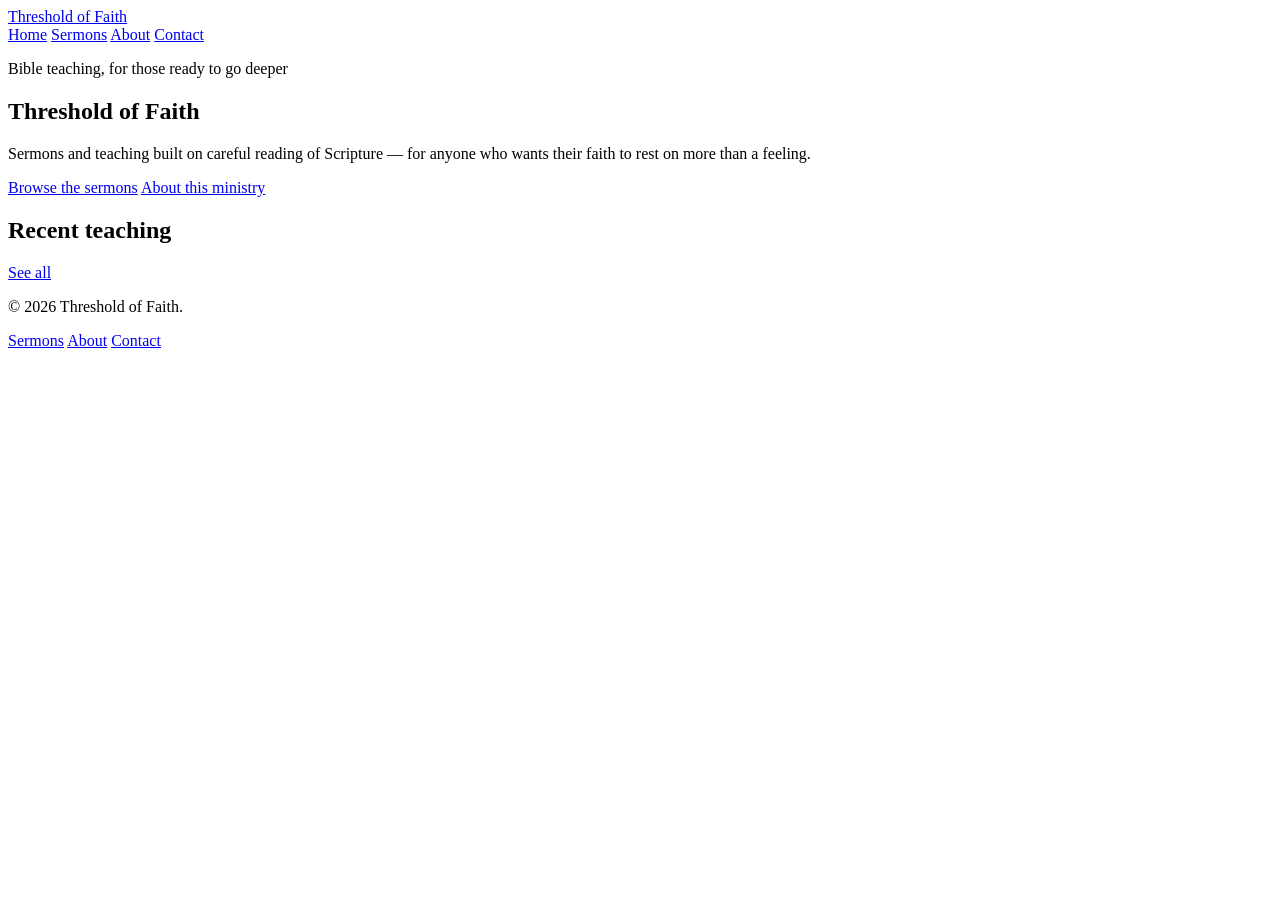
==== index.html @ 7701550c "Add files via upload" ====
<!DOCTYPE html>
<html lang="en">
<head>
<meta charset="UTF-8">
<meta name="viewport" content="width=device-width, initial-scale=1.0">
<title>Threshold of Faith — Bible teaching for going deeper</title>
<meta name="description" content="Threshold of Faith is a home for Bible teaching and doctrine, in text and video, for those who want to go deeper than the surface.">
<link rel="stylesheet" href="css/style.css">
</head>
<body>

<header class="site-header">
  <div class="wrap">
    <a class="wordmark" href="index.html">Threshold of Faith</a>
    <nav class="main-nav">
      <a href="index.html" class="active">Home</a>
      <a href="sermons.html">Sermons</a>
      <a href="about.html">About</a>
      <a href="contact.html">Contact</a>
    </nav>
  </div>
</header>

<section class="hero">
  <p class="kicker">Bible teaching, for those ready to go deeper</p>
  <h1>Threshold of Faith</h1>
  <div class="hero-divider"></div>
  <p class="lede">Sermons and teaching built on careful reading of Scripture — for anyone who wants their faith to rest on more than a feeling.</p>
  <a class="btn btn-primary" href="sermons.html">Browse the sermons</a>
  <a class="btn btn-outline" href="about.html">About this ministry</a>
</section>

<div class="section-heading">
  <h2>Recent teaching</h2>
  <a href="sermons.html">See all</a>
</div>
<div class="sermon-index" id="recent-sermons"></div>

<footer class="site-footer">
  <div class="wrap">
    <p>&copy; 2026 Threshold of Faith.</p>
    <nav>
      <a href="sermons.html">Sermons</a>
      <a href="about.html">About</a>
      <a href="contact.html">Contact</a>
    </nav>
  </div>
</footer>

<script src="js/sermons-data.js"></script>
<script src="js/main.js"></script>
<script>renderRecent("recent-sermons", 3);</script>
</body>
</html>
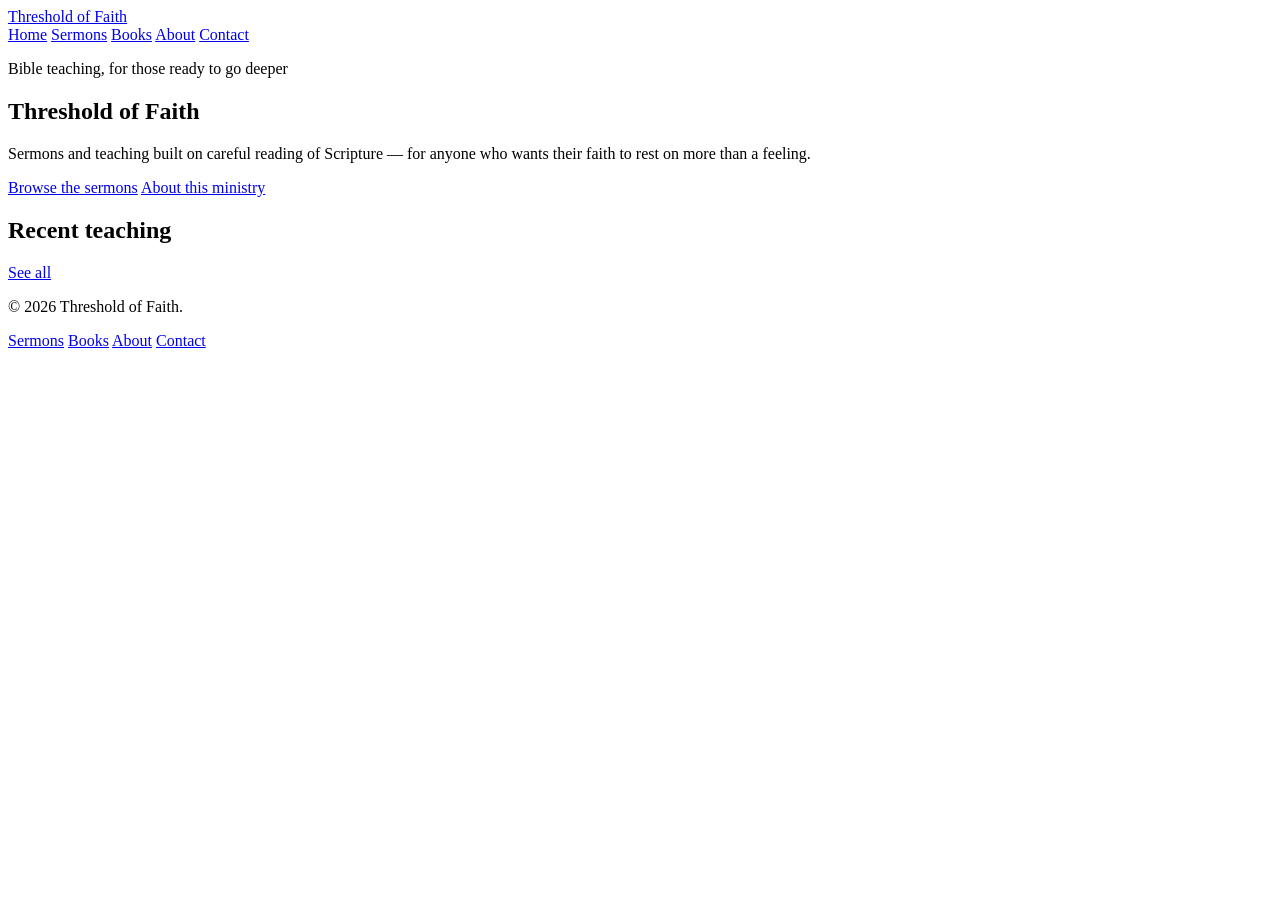
==== commit 31f10d31: "Add files via upload" ====
--- a/index.html
+++ b/index.html
@@ -15,6 +15,7 @@
     <nav class="main-nav">
       <a href="index.html" class="active">Home</a>
       <a href="sermons.html">Sermons</a>
+      <a href="books.html">Books</a>
       <a href="about.html">About</a>
       <a href="contact.html">Contact</a>
     </nav>
@@ -41,6 +42,7 @@
     <p>&copy; 2026 Threshold of Faith.</p>
     <nav>
       <a href="sermons.html">Sermons</a>
+      <a href="books.html">Books</a>
       <a href="about.html">About</a>
       <a href="contact.html">Contact</a>
     </nav>
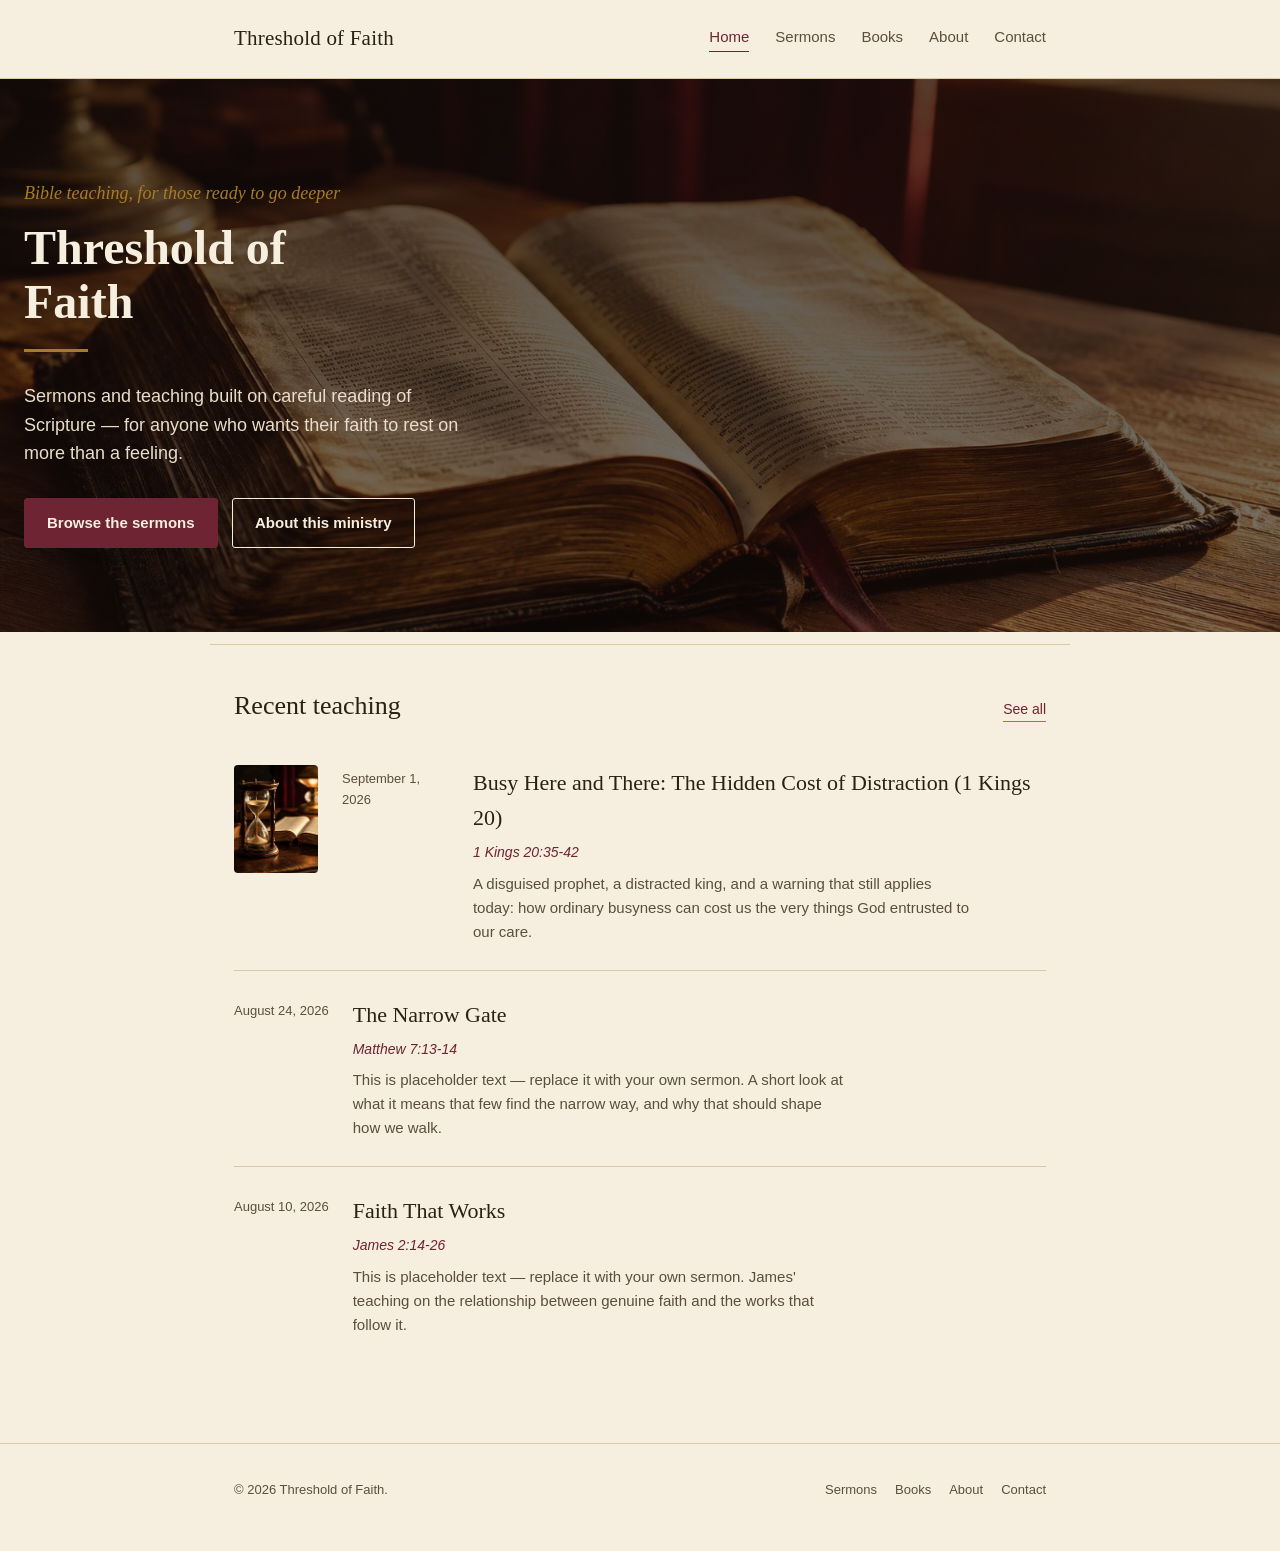
==== commit de5aa805: "Add files via upload" ====
--- a/index.html
+++ b/index.html
@@ -5,7 +5,7 @@
 <meta name="viewport" content="width=device-width, initial-scale=1.0">
 <title>Threshold of Faith — Bible teaching for going deeper</title>
 <meta name="description" content="Threshold of Faith is a home for Bible teaching and doctrine, in text and video, for those who want to go deeper than the surface.">
-<link rel="stylesheet" href="css/style.css">
+<link rel="stylesheet" href="style.css">
 </head>
 <body>
 
@@ -49,8 +49,8 @@
   </div>
 </footer>
 
-<script src="js/sermons-data.js"></script>
-<script src="js/main.js"></script>
+<script src="sermons-data.js"></script>
+<script src="main.js"></script>
 <script>renderRecent("recent-sermons", 3);</script>
 </body>
 </html>
--- a/style.css
+++ b/style.css
@@ -0,0 +1,410 @@
+@import url('https://fonts.googleapis.com/css2?family=Fraunces:opsz,wght@9..144,400;9..144,500;9..144,600&family=Public+Sans:wght@400;500;600&display=swap');
+
+:root {
+  --paper: #f6efdf;
+  --paper-deep: #ece0c4;
+  --card: #fbf7ec;
+  --ink: #2a2116;
+  --ink-soft: #5b4e3d;
+  --burgundy: #6e2432;
+  --burgundy-deep: #4e1a24;
+  --gold: #a67c27;
+  --rule: #d8c9a3;
+
+  --font-display: 'Fraunces', Georgia, serif;
+  --font-body: 'Public Sans', -apple-system, sans-serif;
+}
+
+* { box-sizing: border-box; }
+
+html { scroll-behavior: smooth; }
+
+body {
+  margin: 0;
+  background: var(--paper);
+  color: var(--ink);
+  font-family: var(--font-body);
+  font-size: 16px;
+  line-height: 1.6;
+}
+
+a { color: inherit; }
+
+.wrap {
+  max-width: 760px;
+  margin: 0 auto;
+  padding: 0 24px;
+}
+
+/* Header */
+.site-header {
+  border-bottom: 1px solid var(--rule);
+  padding: 22px 0;
+}
+.site-header .wrap {
+  display: flex;
+  align-items: center;
+  justify-content: space-between;
+  max-width: 860px;
+}
+.wordmark {
+  font-family: var(--font-display);
+  font-size: 21px;
+  font-weight: 500;
+  text-decoration: none;
+  color: var(--ink);
+  letter-spacing: 0.2px;
+}
+nav.main-nav { display: flex; gap: 26px; }
+nav.main-nav a {
+  text-decoration: none;
+  color: var(--ink-soft);
+  font-size: 15px;
+  border-bottom: 1px solid transparent;
+  padding-bottom: 2px;
+  transition: border-color 0.15s ease, color 0.15s ease;
+}
+nav.main-nav a:hover,
+nav.main-nav a.active {
+  color: var(--burgundy);
+  border-color: var(--burgundy);
+}
+.nav-toggle { display: none; }
+
+/* Hero */
+.hero {
+  position: relative;
+  max-width: none;
+  margin: 0;
+  padding: 100px 24px 84px;
+  background: linear-gradient(180deg, rgba(20,12,10,0.72), rgba(20,12,10,0.55)), url('hero-open-bible.jpg');
+  background-size: cover;
+  background-position: center 35%;
+}
+.hero .inner { max-width: 860px; margin: 0 auto; }
+.hero .kicker {
+  font-family: var(--font-display);
+  font-style: italic;
+  color: var(--gold);
+  font-size: 18px;
+  margin: 0 0 14px;
+}
+.hero h1 {
+  font-family: var(--font-display);
+  font-size: 48px;
+  font-weight: 600;
+  line-height: 1.12;
+  margin: 0 0 20px;
+  max-width: 11ch;
+  color: var(--paper);
+}
+.hero p.lede {
+  font-size: 18px;
+  color: #e9decb;
+  max-width: 46ch;
+  margin: 0 0 30px;
+}
+.hero-divider {
+  width: 64px;
+  height: 3px;
+  background: var(--gold);
+  margin: 0 0 30px;
+}
+.btn {
+  display: inline-block;
+  font-family: var(--font-body);
+  font-weight: 600;
+  font-size: 15px;
+  text-decoration: none;
+  padding: 12px 22px;
+  border-radius: 3px;
+  border: 1px solid var(--burgundy);
+}
+.btn-primary {
+  background: var(--burgundy);
+  color: var(--paper);
+}
+.btn-primary:hover { background: var(--burgundy-deep); }
+.btn-outline {
+  background: transparent;
+  color: var(--burgundy);
+  margin-left: 10px;
+}
+.btn-outline:hover { background: var(--paper-deep); }
+.hero .btn-outline {
+  color: var(--paper);
+  border-color: var(--paper);
+}
+.hero .btn-outline:hover { background: rgba(255,255,255,0.12); }
+
+/* Section heading */
+.section-heading {
+  display: flex;
+  align-items: baseline;
+  justify-content: space-between;
+  max-width: 860px;
+  margin: 0 auto;
+  padding: 0 24px;
+  border-top: 1px solid var(--rule);
+  padding-top: 40px;
+  margin-top: 12px;
+}
+.section-heading h2 {
+  font-family: var(--font-display);
+  font-size: 26px;
+  font-weight: 500;
+  margin: 0;
+}
+.section-heading a {
+  font-size: 14px;
+  color: var(--burgundy);
+  text-decoration: none;
+  border-bottom: 1px solid var(--gold);
+}
+
+/* Sermon index list */
+.sermon-index {
+  max-width: 860px;
+  margin: 0 auto;
+  padding: 12px 24px 60px;
+}
+.sermon-row {
+  display: flex;
+  gap: 24px;
+  padding: 26px 0;
+  border-bottom: 1px solid var(--rule);
+  text-decoration: none;
+  color: inherit;
+}
+.sermon-row:last-child { border-bottom: none; }
+.sermon-row .thumb {
+  width: 84px;
+  height: 108px;
+  object-fit: cover;
+  border-radius: 4px;
+  flex-shrink: 0;
+}
+.sermon-row .date {
+  font-family: var(--font-body);
+  font-size: 13px;
+  color: var(--ink-soft);
+  min-width: 92px;
+  padding-top: 4px;
+}
+.sermon-row .details h3 {
+  font-family: var(--font-display);
+  font-size: 22px;
+  font-weight: 500;
+  margin: 0 0 6px;
+  color: var(--ink);
+}
+.sermon-row .details .scripture {
+  font-style: italic;
+  color: var(--burgundy);
+  font-size: 14px;
+  margin: 0 0 8px;
+}
+.sermon-row .details p.summary {
+  margin: 0;
+  color: var(--ink-soft);
+  font-size: 15px;
+  max-width: 60ch;
+}
+.sermon-row:hover .details h3 { color: var(--burgundy); }
+
+/* Filter bar (sermons archive page) */
+.filter-bar {
+  max-width: 860px;
+  margin: 0 auto;
+  padding: 28px 24px 0;
+  display: flex;
+  gap: 10px;
+  flex-wrap: wrap;
+}
+.filter-chip {
+  font-size: 13px;
+  padding: 6px 14px;
+  border: 1px solid var(--rule);
+  border-radius: 20px;
+  background: var(--card);
+  color: var(--ink-soft);
+  cursor: pointer;
+}
+.filter-chip.active {
+  background: var(--burgundy);
+  border-color: var(--burgundy);
+  color: var(--paper);
+}
+
+/* About / page intro blocks */
+.page-intro {
+  max-width: 760px;
+  margin: 0 auto;
+  padding: 64px 24px 24px;
+}
+.page-intro h1 {
+  font-family: var(--font-display);
+  font-size: 38px;
+  font-weight: 600;
+  margin: 0 0 18px;
+}
+.page-intro p { color: var(--ink-soft); font-size: 17px; }
+
+.prose { max-width: 760px; margin: 0 auto; padding: 0 24px 60px; }
+.prose p { font-size: 17px; color: var(--ink); margin: 0 0 18px; }
+.prose p strong { color: var(--burgundy-deep); font-weight: 600; }
+.prose h2 {
+  font-family: var(--font-display);
+  font-size: 24px;
+  font-weight: 500;
+  margin: 34px 0 14px;
+}
+
+/* Sermon detail */
+.sermon-detail .page-intro { padding-bottom: 8px; }
+.sermon-banner {
+  width: 100%;
+  max-height: 340px;
+  object-fit: cover;
+  object-position: center 35%;
+  display: block;
+}
+.sermon-meta {
+  display: flex;
+  gap: 18px;
+  flex-wrap: wrap;
+  font-size: 14px;
+  color: var(--ink-soft);
+  margin-bottom: 8px;
+}
+.sermon-meta .scripture { font-style: italic; color: var(--burgundy); }
+.video-frame {
+  max-width: 860px;
+  margin: 28px auto 0;
+  padding: 0 24px;
+}
+.video-frame .ratio {
+  position: relative;
+  padding-top: 56.25%;
+  background: var(--ink);
+  border-radius: 4px;
+  overflow: hidden;
+}
+.video-frame iframe {
+  position: absolute;
+  inset: 0;
+  width: 100%;
+  height: 100%;
+  border: 0;
+}
+
+/* Contact form */
+.contact-form { max-width: 560px; margin: 0 auto; padding: 8px 24px 70px; }
+.contact-form label {
+  display: block;
+  font-size: 14px;
+  color: var(--ink-soft);
+  margin: 18px 0 6px;
+}
+.contact-form input,
+.contact-form textarea {
+  width: 100%;
+  font-family: var(--font-body);
+  font-size: 15px;
+  padding: 10px 12px;
+  border: 1px solid var(--rule);
+  border-radius: 3px;
+  background: var(--card);
+  color: var(--ink);
+}
+.contact-form textarea { min-height: 130px; resize: vertical; }
+.contact-form button { margin-top: 24px; cursor: pointer; }
+
+/* Books page */
+.book-grid {
+  max-width: 860px;
+  margin: 0 auto;
+  padding: 12px 24px 60px;
+  display: grid;
+  grid-template-columns: repeat(auto-fill, minmax(220px, 1fr));
+  gap: 26px;
+}
+.book-card {
+  background: var(--card);
+  border: 1px solid var(--rule);
+  border-radius: 6px;
+  overflow: hidden;
+  display: flex;
+  flex-direction: column;
+}
+.book-cover {
+  aspect-ratio: 3 / 4;
+  background: var(--burgundy);
+  color: var(--paper);
+  font-family: var(--font-display);
+  font-size: 42px;
+  font-weight: 500;
+  display: flex;
+  align-items: center;
+  justify-content: center;
+}
+.book-info { padding: 18px; }
+.book-info h3 {
+  font-family: var(--font-display);
+  font-size: 19px;
+  font-weight: 500;
+  margin: 0 0 8px;
+}
+.book-info p {
+  font-size: 14px;
+  color: var(--ink-soft);
+  margin: 0 0 16px;
+}
+.btn-disabled {
+  opacity: 0.55;
+  cursor: default;
+  pointer-events: none;
+}
+
+/* Footer */
+.site-footer {
+  border-top: 1px solid var(--rule);
+  margin-top: 20px;
+  padding: 36px 0 50px;
+}
+.site-footer .wrap {
+  max-width: 860px;
+  display: flex;
+  justify-content: space-between;
+  align-items: center;
+  flex-wrap: wrap;
+  gap: 12px;
+}
+.site-footer p {
+  font-size: 13px;
+  color: var(--ink-soft);
+  margin: 0;
+}
+.site-footer nav { display: flex; gap: 18px; }
+.site-footer nav a {
+  font-size: 13px;
+  color: var(--ink-soft);
+  text-decoration: none;
+}
+.site-footer nav a:hover { color: var(--burgundy); }
+
+/* Empty state */
+.empty-state {
+  max-width: 760px;
+  margin: 0 auto;
+  padding: 40px 24px 70px;
+  color: var(--ink-soft);
+  font-size: 15px;
+}
+
+@media (max-width: 640px) {
+  .hero h1 { font-size: 34px; max-width: 100%; }
+  nav.main-nav { gap: 16px; }
+  .sermon-row { flex-direction: column; gap: 6px; }
+  .sermon-row .date { min-width: 0; }
+}
